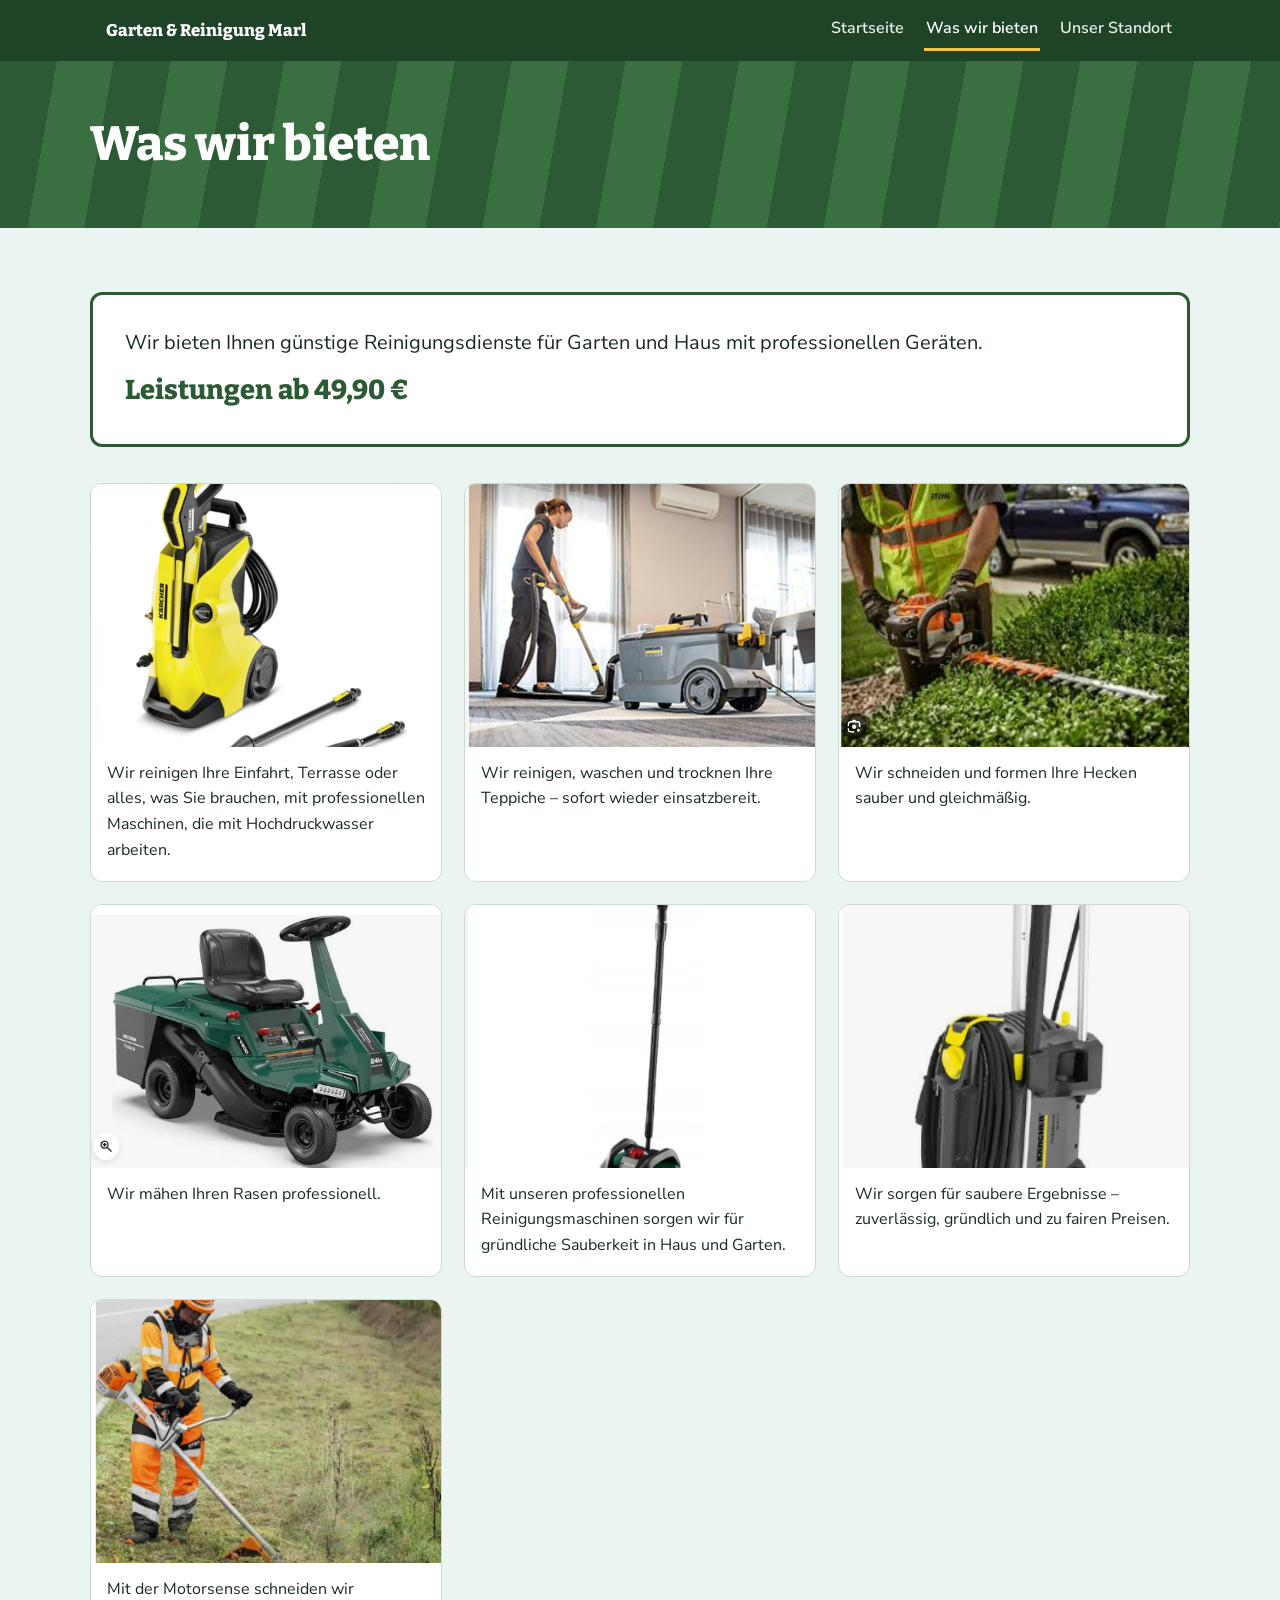
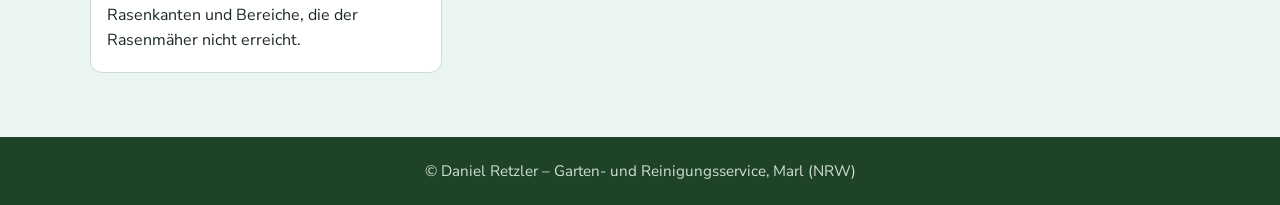
==== angebot.html @ 74659f12 "Rename pages to German names and set map language to German" ====
<!DOCTYPE html>
<html lang="de">
<head>
  <meta charset="utf-8">
  <meta name="viewport" content="width=device-width, initial-scale=1">
  <title>Was wir bieten | Garten- und Reinigungsservice Marl</title>
  <meta name="description" content="Günstige Garten- und Hausreinigung mit professionellen Geräten in Marl. Leistungen ab 49,90 €.">
  <link rel="preconnect" href="https://fonts.googleapis.com">
  <link rel="preconnect" href="https://fonts.gstatic.com" crossorigin>
  <link href="https://fonts.googleapis.com/css2?family=Bitter:wght@600;800&family=Nunito+Sans:wght@400;600;700&display=swap" rel="stylesheet">
  <link rel="stylesheet" href="style.css">
</head>
<body>
  <header class="site-header">
    <nav class="nav" aria-label="Hauptnavigation">
      <a class="brand" href="index.html">Garten &amp; Reinigung Marl</a>
      <ul>
        <li><a href="index.html">Startseite</a></li>
        <li><a href="angebot.html" aria-current="page">Was wir bieten</a></li>
        <li><a href="standort.html">Unser Standort</a></li>
      </ul>
    </nav>
  </header>

  <main>
    <div class="page-banner">
      <h1>Was wir bieten</h1>
    </div>

    <section class="content">
      <div class="wrap">
        <div class="offer-box">
          <p>Wir bieten Ihnen günstige Reinigungsdienste für Garten und Haus mit professionellen Geräten.</p>
          <p class="price">Leistungen ab 49,90 €</p>
        </div>

        <ul class="services">
          <li class="service">
            <img src="image/presiune.png" alt="Hochdruckreinigung einer Einfahrt oder Terrasse" loading="lazy">
            <p>Wir reinigen Ihre Einfahrt, Terrasse oder alles, was Sie brauchen, mit professionellen Maschinen, die mit Hochdruckwasser arbeiten.</p>
          </li>
          <li class="service">
            <img src="image/aspirator.png" alt="Professionelle Teppichreinigung mit Sauger" loading="lazy">
            <p>Wir reinigen, waschen und trocknen Ihre Teppiche – sofort wieder einsatzbereit.</p>
          </li>
          <li class="service">
            <img src="image/trimmergard.png" alt="Heckenschneiden mit der Heckenschere" loading="lazy">
            <p>Wir schneiden und formen Ihre Hecken sauber und gleichmäßig.</p>
          </li>
          <li class="service">
            <img src="image/tunsiarba.png" alt="Rasen mähen mit dem Rasenmäher" loading="lazy">
            <p>Wir mähen Ihren Rasen professionell.</p>
          </li>
          <li class="service">
            <img src="image/masinadecuratat.png" alt="Professionelle Reinigungsmaschine" loading="lazy">
            <p>Mit unseren professionellen Reinigungsmaschinen sorgen wir für gründliche Sauberkeit in Haus und Garten.</p>
          </li>
          <li class="service">
            <img src="image/clean.png" alt="Gründliche Reinigung" loading="lazy">
            <p>Wir sorgen für saubere Ergebnisse – zuverlässig, gründlich und zu fairen Preisen.</p>
          </li>
          <li class="service">
            <img src="image/motocoasa.png" alt="Rasenkanten schneiden mit der Motorsense" loading="lazy">
            <p>Mit der Motorsense schneiden wir Rasenkanten und Bereiche, die der Rasenmäher nicht erreicht.</p>
          </li>
        </ul>
      </div>
    </section>
  </main>

  <footer>
    <p>&copy; Daniel Retzler – Garten- und Reinigungsservice, Marl (NRW)</p>
  </footer>
</body>
</html>
---- style.css ----
/* Shared styles for all pages */
:root {
  --lawn-dark: #2c5a34;
  --lawn-light: #3a6f42;
  --leaf: #1f4326;
  --sky: #eaf4f1;
  --sun: #f4c542;
  --ink: #1b2a1f;
  --paper: #ffffff;
  --radius: 12px;
}

* { box-sizing: border-box; }
html { scroll-behavior: smooth; }
@media (prefers-reduced-motion: reduce) { html { scroll-behavior: auto; } }

body {
  margin: 0;
  font-family: "Nunito Sans", system-ui, -apple-system, "Segoe UI", Roboto, sans-serif;
  color: var(--ink);
  background: var(--sky);
  line-height: 1.6;
  min-height: 100vh;
  display: flex;
  flex-direction: column;
}
main { flex: 1; }

h1, h2 {
  font-family: "Bitter", Georgia, "Times New Roman", serif;
  line-height: 1.15;
  margin: 0 0 .6em;
}

a:focus-visible, .btn:focus-visible {
  outline: 3px solid var(--sun);
  outline-offset: 3px;
}

/* ---------- Header / navigation ---------- */
.site-header {
  position: sticky;
  top: 0;
  z-index: 10;
  background: var(--leaf);
  color: #fff;
}
.nav {
  max-width: 1100px;
  margin: 0 auto;
  padding: 10px 16px;
  display: flex;
  flex-wrap: wrap;
  align-items: center;
  justify-content: space-between;
  gap: 6px 20px;
}
.brand {
  font-family: "Bitter", Georgia, serif;
  font-weight: 800;
  font-size: 1.05rem;
  color: #fff;
  text-decoration: none;
}
.nav ul {
  list-style: none;
  margin: 0;
  padding: 0;
  display: flex;
  flex-wrap: wrap;
  gap: 4px 18px;
}
.nav ul a {
  color: #e6f1e8;
  text-decoration: none;
  font-weight: 600;
  padding: 6px 2px;
  display: inline-block;
  border-bottom: 3px solid transparent;
}
.nav ul a:hover { color: var(--sun); }
.nav ul a[aria-current="page"] {
  color: #fff;
  border-bottom-color: var(--sun);
}

/* ---------- Mowed-lawn stripes (hero and page banners) ---------- */
.hero, .page-banner {
  background: repeating-linear-gradient(
    100deg,
    var(--lawn-dark) 0,
    var(--lawn-dark) 56px,
    var(--lawn-light) 56px,
    var(--lawn-light) 112px
  );
  color: #fff;
}

/* ---------- Page 1: Startseite ---------- */
.hero {
  min-height: 78vh;
  display: flex;
  align-items: center;
  padding: clamp(40px, 10vw, 100px) 16px;
}
.hero-inner {
  max-width: 820px;
  margin: 0 auto;
  background: rgba(20, 45, 26, .82);
  padding: clamp(24px, 5vw, 48px);
  border-radius: var(--radius);
  border-left: 8px solid var(--sun);
}
.hero h1 {
  font-size: clamp(2rem, 7vw, 3.6rem);
  font-weight: 800;
}
.hero p {
  font-size: clamp(1.05rem, 2.6vw, 1.3rem);
  margin: 0 0 1.4em;
  max-width: 60ch;
}
.actions { display: flex; flex-wrap: wrap; gap: 12px; }
.btn {
  display: inline-block;
  background: var(--sun);
  color: var(--ink);
  font-weight: 700;
  text-decoration: none;
  padding: 14px 26px;
  border-radius: 999px;
}
.btn:hover { background: #ffd966; }
.btn-outline {
  background: transparent;
  color: #fff;
  border: 2px solid #fff;
  padding: 12px 24px;
}
.btn-outline:hover { background: rgba(255,255,255,.15); }

/* ---------- Banner for inner pages ---------- */
.page-banner { padding: clamp(28px, 6vw, 56px) 16px; }
.page-banner h1 {
  max-width: 1100px;
  margin: 0 auto;
  font-size: clamp(1.9rem, 6vw, 3rem);
  font-weight: 800;
}

/* ---------- Shared content layout ---------- */
.content { padding: clamp(32px, 6vw, 64px) 16px; }
.wrap { max-width: 1100px; margin: 0 auto; }

/* ---------- Page 2: Was wir bieten ---------- */
.offer-box {
  border: 3px solid var(--lawn-dark);
  background: var(--paper);
  border-radius: var(--radius);
  padding: clamp(18px, 4vw, 32px);
  margin-bottom: 36px;
  font-size: clamp(1.05rem, 2.4vw, 1.25rem);
}
.offer-box p { margin: 0 0 .5em; }
.offer-box .price {
  margin: 0;
  font-family: "Bitter", Georgia, serif;
  font-weight: 800;
  font-size: clamp(1.3rem, 4vw, 1.7rem);
  color: var(--lawn-dark);
}
.services {
  list-style: none;
  margin: 0;
  padding: 0;
  display: grid;
  grid-template-columns: repeat(auto-fit, minmax(min(100%, 260px), 1fr));
  gap: 22px;
}
.service {
  background: var(--paper);
  border: 1px solid #c9dccd;
  border-radius: var(--radius);
  overflow: hidden;
  display: flex;
  flex-direction: column;
}
.service img {
  width: 100%;
  aspect-ratio: 4 / 3;
  object-fit: cover;
  display: block;
  background: #dfe9e1;
}
.service p { margin: 0; padding: 14px 16px 18px; }

/* ---------- Page 3: Unser Standort ---------- */
.map-frame {
  border: 3px solid var(--lawn-dark);
  border-radius: var(--radius);
  overflow: hidden;
  background: var(--paper);
}
.map-frame iframe {
  display: block;
  width: 100%;
  height: clamp(300px, 60vw, 480px);
  border: 0;
}
.contact { margin-top: 22px; font-size: 1.15rem; }
.contact p { margin: 0 0 .4em; }
.contact a { color: var(--leaf); font-weight: 700; }

/* ---------- Footer ---------- */
footer {
  background: var(--leaf);
  color: #cfe0d3;
  text-align: center;
  padding: 22px 16px;
  font-size: .95rem;
}
footer p { margin: 0; }
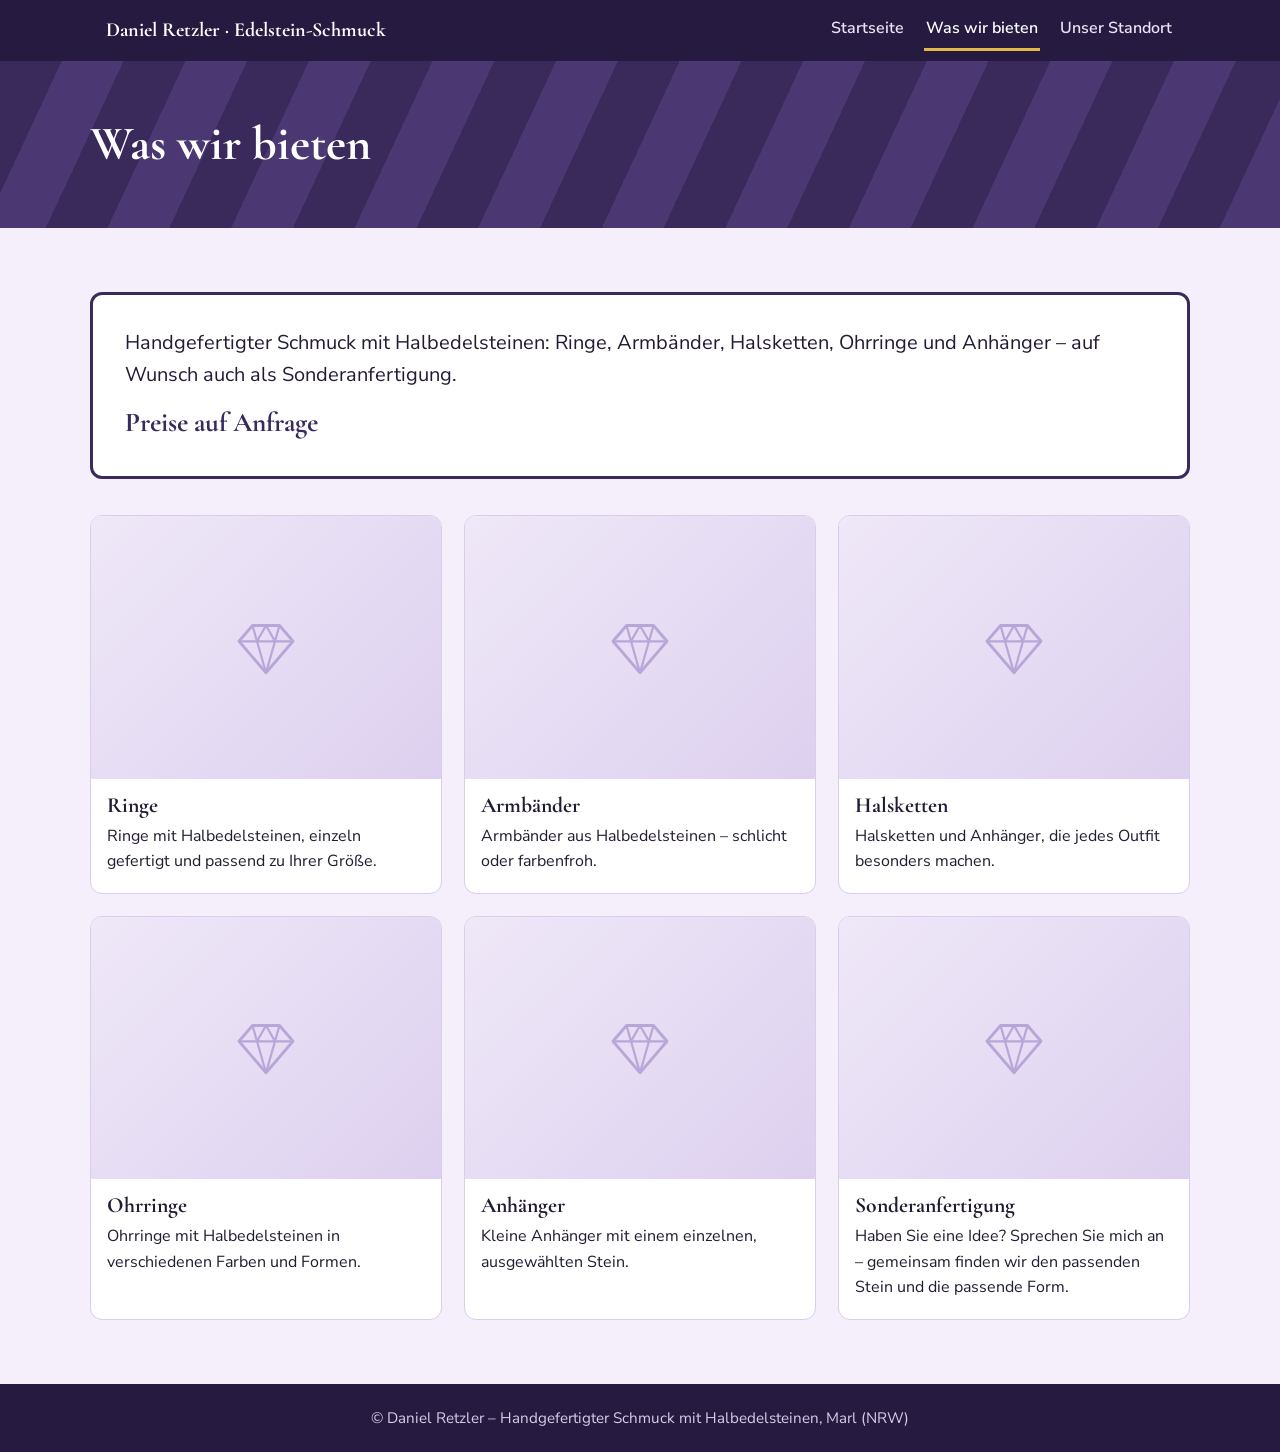
==== commit a045d460: "Change business to handmade gemstone jewelry: new texts, purple/gold look, photo placeholders Co-Aut" ====
--- a/angebot.html
+++ b/angebot.html
@@ -3,17 +3,24 @@
 <head>
   <meta charset="utf-8">
   <meta name="viewport" content="width=device-width, initial-scale=1">
-  <title>Was wir bieten | Garten- und Reinigungsservice Marl</title>
-  <meta name="description" content="Günstige Garten- und Hausreinigung mit professionellen Geräten in Marl. Leistungen ab 49,90 €.">
+  <title>Was wir bieten | Daniel Retzler – Schmuck mit Halbedelsteinen</title>
+  <meta name="description" content="Handgefertigte Ringe, Armbänder, Halsketten, Ohrringe und Anhänger mit Halbedelsteinen aus Marl. Preise auf Anfrage.">
+  <link rel="icon" href="favicon.svg" type="image/svg+xml">
+  <meta name="theme-color" content="#261a40">
+  <meta property="og:type" content="website">
+  <meta property="og:locale" content="de_DE">
+  <meta property="og:title" content="Was wir bieten | Daniel Retzler – Schmuck mit Halbedelsteinen">
+  <meta property="og:description" content="Handgefertigte Ringe, Armbänder, Halsketten, Ohrringe und Anhänger mit Halbedelsteinen aus Marl. Preise auf Anfrage.">
   <link rel="preconnect" href="https://fonts.googleapis.com">
   <link rel="preconnect" href="https://fonts.gstatic.com" crossorigin>
-  <link href="https://fonts.googleapis.com/css2?family=Bitter:wght@600;800&family=Nunito+Sans:wght@400;600;700&display=swap" rel="stylesheet">
+  <link href="https://fonts.googleapis.com/css2?family=Cormorant+Garamond:wght@600;700&family=Nunito+Sans:wght@400;600;700&display=swap" rel="stylesheet">
   <link rel="stylesheet" href="style.css">
 </head>
 <body>
+  <a class="skip-link" href="#main">Zum Inhalt springen</a>
   <header class="site-header">
     <nav class="nav" aria-label="Hauptnavigation">
-      <a class="brand" href="index.html">Garten &amp; Reinigung Marl</a>
+      <a class="brand" href="index.html">Daniel Retzler &middot; Edelstein-Schmuck</a>
       <ul>
         <li><a href="index.html">Startseite</a></li>
         <li><a href="angebot.html" aria-current="page">Was wir bieten</a></li>
@@ -22,7 +29,7 @@
     </nav>
   </header>
 
-  <main>
+  <main id="main">
     <div class="page-banner">
       <h1>Was wir bieten</h1>
     </div>
@@ -30,38 +37,40 @@
     <section class="content">
       <div class="wrap">
         <div class="offer-box">
-          <p>Wir bieten Ihnen günstige Reinigungsdienste für Garten und Haus mit professionellen Geräten.</p>
-          <p class="price">Leistungen ab 49,90 €</p>
+          <p>Handgefertigter Schmuck mit Halbedelsteinen: Ringe, Armbänder, Halsketten, Ohrringe und Anhänger – auf Wunsch auch als Sonderanfertigung.</p>
+          <p class="price">Preise auf Anfrage</p>
         </div>
 
         <ul class="services">
           <li class="service">
-            <img src="image/presiune.png" alt="Hochdruckreinigung einer Einfahrt oder Terrasse" loading="lazy">
-            <p>Wir reinigen Ihre Einfahrt, Terrasse oder alles, was Sie brauchen, mit professionellen Maschinen, die mit Hochdruckwasser arbeiten.</p>
+            <div class="ph"><img src="image/ring.jpg" alt="Handgefertigter Ring mit Halbedelstein" loading="lazy" onerror="this.style.display='none'"></div>
+            <h2>Ringe</h2>
+            <p>Ringe mit Halbedelsteinen, einzeln gefertigt und passend zu Ihrer Größe.</p>
           </li>
           <li class="service">
-            <img src="image/aspirator.png" alt="Professionelle Teppichreinigung mit Sauger" loading="lazy">
-            <p>Wir reinigen, waschen und trocknen Ihre Teppiche – sofort wieder einsatzbereit.</p>
+            <div class="ph"><img src="image/armband.jpg" alt="Handgefertigtes Armband mit Halbedelsteinen" loading="lazy" onerror="this.style.display='none'"></div>
+            <h2>Armbänder</h2>
+            <p>Armbänder aus Halbedelsteinen – schlicht oder farbenfroh.</p>
           </li>
           <li class="service">
-            <img src="image/trimmergard.png" alt="Heckenschneiden mit der Heckenschere" loading="lazy">
-            <p>Wir schneiden und formen Ihre Hecken sauber und gleichmäßig.</p>
+            <div class="ph"><img src="image/kette.jpg" alt="Handgefertigte Halskette mit Halbedelstein" loading="lazy" onerror="this.style.display='none'"></div>
+            <h2>Halsketten</h2>
+            <p>Halsketten und Anhänger, die jedes Outfit besonders machen.</p>
           </li>
           <li class="service">
-            <img src="image/tunsiarba.png" alt="Rasen mähen mit dem Rasenmäher" loading="lazy">
-            <p>Wir mähen Ihren Rasen professionell.</p>
+            <div class="ph"><img src="image/ohrringe.jpg" alt="Handgefertigte Ohrringe mit Halbedelsteinen" loading="lazy" onerror="this.style.display='none'"></div>
+            <h2>Ohrringe</h2>
+            <p>Ohrringe mit Halbedelsteinen in verschiedenen Farben und Formen.</p>
           </li>
           <li class="service">
-            <img src="image/masinadecuratat.png" alt="Professionelle Reinigungsmaschine" loading="lazy">
-            <p>Mit unseren professionellen Reinigungsmaschinen sorgen wir für gründliche Sauberkeit in Haus und Garten.</p>
+            <div class="ph"><img src="image/anhaenger.jpg" alt="Handgefertigter Anhänger mit Halbedelstein" loading="lazy" onerror="this.style.display='none'"></div>
+            <h2>Anhänger</h2>
+            <p>Kleine Anhänger mit einem einzelnen, ausgewählten Stein.</p>
           </li>
           <li class="service">
-            <img src="image/clean.png" alt="Gründliche Reinigung" loading="lazy">
-            <p>Wir sorgen für saubere Ergebnisse – zuverlässig, gründlich und zu fairen Preisen.</p>
-          </li>
-          <li class="service">
-            <img src="image/motocoasa.png" alt="Rasenkanten schneiden mit der Motorsense" loading="lazy">
-            <p>Mit der Motorsense schneiden wir Rasenkanten und Bereiche, die der Rasenmäher nicht erreicht.</p>
+            <div class="ph"><img src="image/sonderanfertigung.jpg" alt="Individuell gefertigtes Schmuckstück" loading="lazy" onerror="this.style.display='none'"></div>
+            <h2>Sonderanfertigung</h2>
+            <p>Haben Sie eine Idee? Sprechen Sie mich an – gemeinsam finden wir den passenden Stein und die passende Form.</p>
           </li>
         </ul>
       </div>
@@ -69,7 +78,7 @@
   </main>
 
   <footer>
-    <p>&copy; Daniel Retzler – Garten- und Reinigungsservice, Marl (NRW)</p>
+    <p>&copy; Daniel Retzler &ndash; Handgefertigter Schmuck mit Halbedelsteinen, Marl (NRW)</p>
   </footer>
 </body>
 </html>
--- a/style.css
+++ b/style.css
@@ -1,11 +1,11 @@
 /* Shared styles for all pages */
 :root {
-  --lawn-dark: #2c5a34;
-  --lawn-light: #3a6f42;
-  --leaf: #1f4326;
-  --sky: #eaf4f1;
-  --sun: #f4c542;
-  --ink: #1b2a1f;
+  --plum-dark: #3a2a5c;
+  --plum-light: #4b3873;
+  --leaf: #261a40;
+  --sky: #f4effa;
+  --sun: #e2b94a;
+  --ink: #231a33;
   --paper: #ffffff;
   --radius: 12px;
 }
@@ -27,7 +27,7 @@
 main { flex: 1; }
 
 h1, h2 {
-  font-family: "Bitter", Georgia, "Times New Roman", serif;
+  font-family: "Cormorant Garamond", Georgia, "Times New Roman", serif;
   line-height: 1.15;
   margin: 0 0 .6em;
 }
@@ -56,9 +56,9 @@
   gap: 6px 20px;
 }
 .brand {
-  font-family: "Bitter", Georgia, serif;
-  font-weight: 800;
-  font-size: 1.05rem;
+  font-family: "Cormorant Garamond", Georgia, serif;
+  font-weight: 700;
+  font-size: 1.25rem;
   color: #fff;
   text-decoration: none;
 }
@@ -71,7 +71,7 @@
   gap: 4px 18px;
 }
 .nav ul a {
-  color: #e6f1e8;
+  color: #ece4f6;
   text-decoration: none;
   font-weight: 600;
   padding: 6px 2px;
@@ -84,14 +84,14 @@
   border-bottom-color: var(--sun);
 }
 
-/* ---------- Mowed-lawn stripes (hero and page banners) ---------- */
+/* ---------- Faceted gem stripes (hero and page banners) ---------- */
 .hero, .page-banner {
   background: repeating-linear-gradient(
-    100deg,
-    var(--lawn-dark) 0,
-    var(--lawn-dark) 56px,
-    var(--lawn-light) 56px,
-    var(--lawn-light) 112px
+    115deg,
+    var(--plum-dark) 0,
+    var(--plum-dark) 56px,
+    var(--plum-light) 56px,
+    var(--plum-light) 112px
   );
   color: #fff;
 }
@@ -106,7 +106,7 @@
 .hero-inner {
   max-width: 820px;
   margin: 0 auto;
-  background: rgba(20, 45, 26, .82);
+  background: rgba(28, 18, 48, .84);
   padding: clamp(24px, 5vw, 48px);
   border-radius: var(--radius);
   border-left: 8px solid var(--sun);
@@ -130,7 +130,7 @@
   padding: 14px 26px;
   border-radius: 999px;
 }
-.btn:hover { background: #ffd966; }
+.btn:hover { background: #f0cd6e; }
 .btn-outline {
   background: transparent;
   color: #fff;
@@ -154,7 +154,7 @@
 
 /* ---------- Page 2: Was wir bieten ---------- */
 .offer-box {
-  border: 3px solid var(--lawn-dark);
+  border: 3px solid var(--plum-dark);
   background: var(--paper);
   border-radius: var(--radius);
   padding: clamp(18px, 4vw, 32px);
@@ -164,10 +164,10 @@
 .offer-box p { margin: 0 0 .5em; }
 .offer-box .price {
   margin: 0;
-  font-family: "Bitter", Georgia, serif;
+  font-family: "Cormorant Garamond", Georgia, serif;
   font-weight: 800;
   font-size: clamp(1.3rem, 4vw, 1.7rem);
-  color: var(--lawn-dark);
+  color: var(--plum-dark);
 }
 .services {
   list-style: none;
@@ -179,7 +179,7 @@
 }
 .service {
   background: var(--paper);
-  border: 1px solid #c9dccd;
+  border: 1px solid #d9cdea;
   border-radius: var(--radius);
   overflow: hidden;
   display: flex;
@@ -190,13 +190,13 @@
   aspect-ratio: 4 / 3;
   object-fit: cover;
   display: block;
-  background: #dfe9e1;
+  background: #e9e1f4;
 }
 .service p { margin: 0; padding: 14px 16px 18px; }
 
 /* ---------- Page 3: Unser Standort ---------- */
 .map-frame {
-  border: 3px solid var(--lawn-dark);
+  border: 3px solid var(--plum-dark);
   border-radius: var(--radius);
   overflow: hidden;
   background: var(--paper);
@@ -214,9 +214,38 @@
 /* ---------- Footer ---------- */
 footer {
   background: var(--leaf);
-  color: #cfe0d3;
+  color: #d9cdea;
   text-align: center;
   padding: 22px 16px;
   font-size: .95rem;
 }
 footer p { margin: 0; }
+
+/* ---------- Product cards: photo with gem placeholder (shown until a photo is added) ---------- */
+.ph {
+  position: relative;
+  aspect-ratio: 4 / 3;
+  background:
+    url("data:image/svg+xml,%3Csvg xmlns='http://www.w3.org/2000/svg' viewBox='0 0 64 64'%3E%3Cpath d='M20 12h24l12 14-24 28L8 26z' fill='none' stroke='%23b9a6d8' stroke-width='2.5' stroke-linejoin='round'/%3E%3Cpath d='M8 26h48M24 26l8 28 8-28M20 12l4 14 8-14 8 14 4-14' fill='none' stroke='%23b9a6d8' stroke-width='2' stroke-linejoin='round'/%3E%3C/svg%3E") center / 72px no-repeat,
+    linear-gradient(135deg, #efe8f8, #ddd0ef);
+}
+.ph img {
+  position: absolute;
+  inset: 0;
+  width: 100%;
+  height: 100%;
+  object-fit: cover;
+  display: block;
+  background: none;
+  aspect-ratio: auto;
+}
+.service .ph + p { padding-top: 14px; }
+.service h2 { font-size: 1.35rem; margin: 14px 16px 0; }
+.service h2 + p { padding-top: 6px; }
+.features { list-style: none; margin: 0; padding: 0; display: grid; grid-template-columns: repeat(auto-fit, minmax(min(100%, 220px), 1fr)); gap: 14px; max-width: 820px; margin: 22px auto 0; }
+.features li { background: rgba(255,255,255,.1); border: 1px solid rgba(255,255,255,.25); border-radius: var(--radius); padding: 12px 16px; font-weight: 700; text-align: center; }
+.skip-link { position: absolute; left: 8px; top: -60px; z-index: 20; background: var(--sun); color: var(--ink); font-weight: 700; padding: 10px 16px; border-radius: 8px; text-decoration: none; }
+.skip-link:focus { top: 8px; }
+
+.hero-inner { width: 100%; }
+.features li { overflow-wrap: anywhere; }
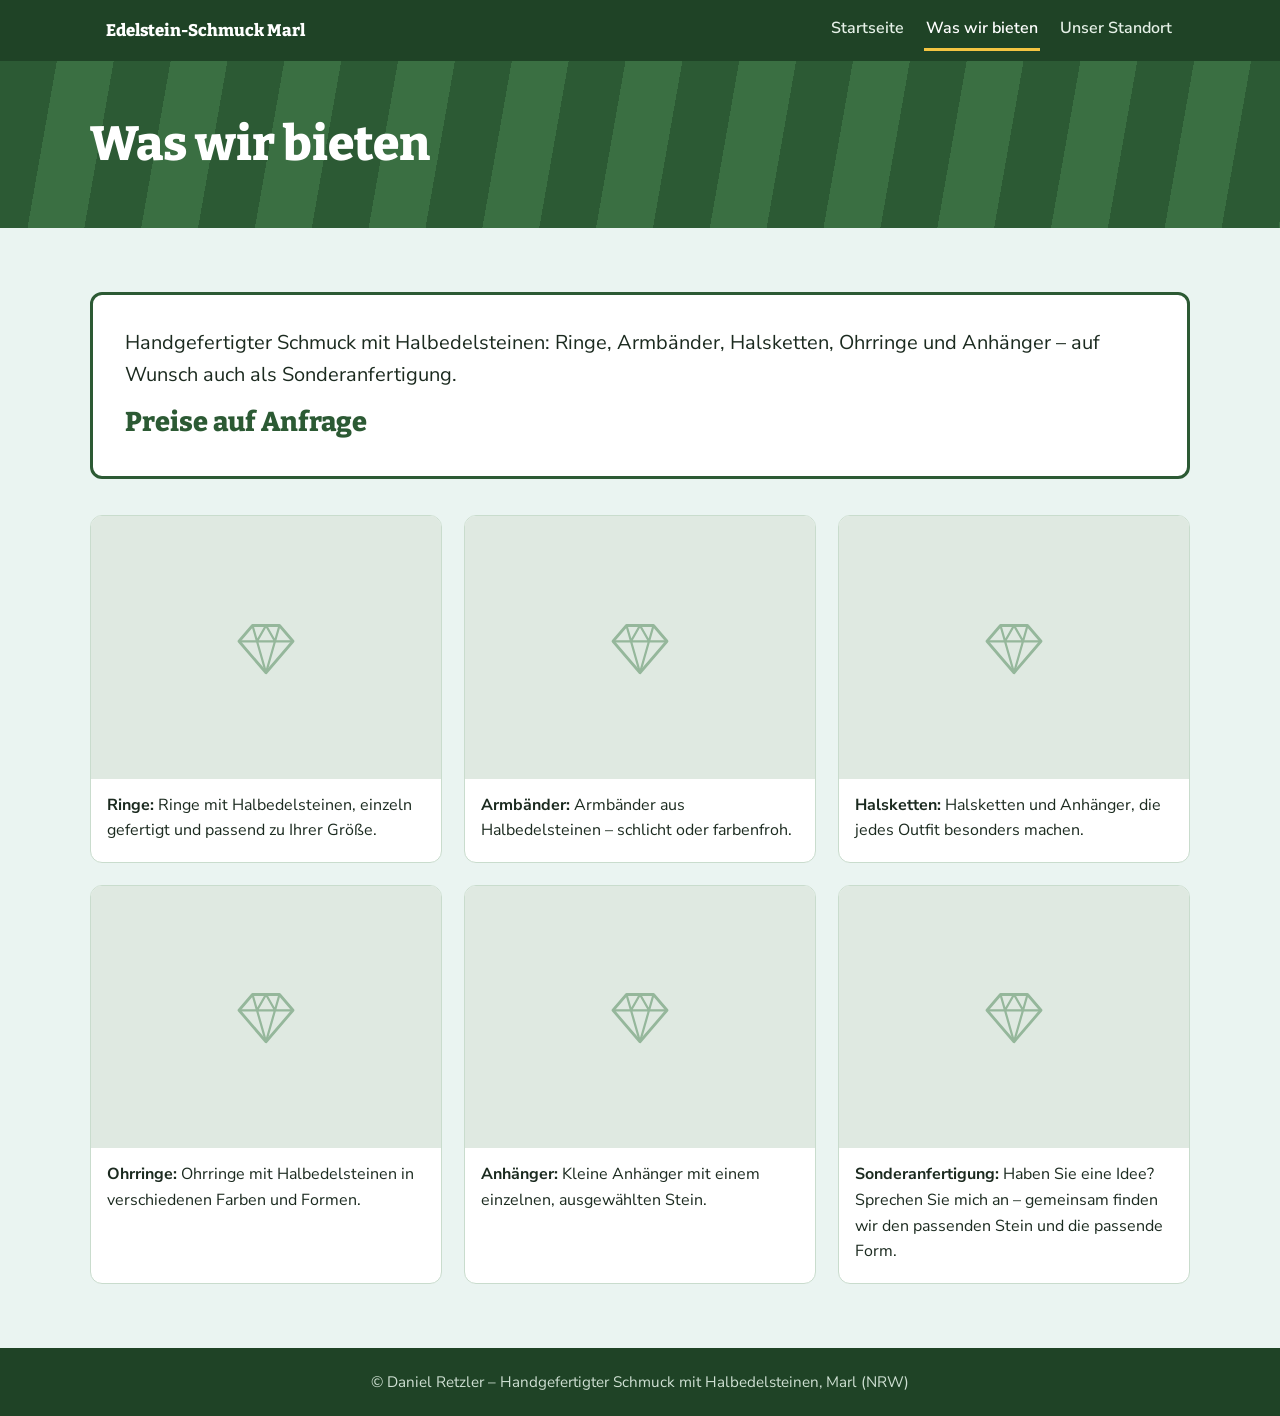
==== commit f6ea492f: "Restore the original green look; keep only the new jewelry texts and photo placeholders Co-Authored-" ====
--- a/angebot.html
+++ b/angebot.html
@@ -6,21 +6,21 @@
   <title>Was wir bieten | Daniel Retzler – Schmuck mit Halbedelsteinen</title>
   <meta name="description" content="Handgefertigte Ringe, Armbänder, Halsketten, Ohrringe und Anhänger mit Halbedelsteinen aus Marl. Preise auf Anfrage.">
   <link rel="icon" href="favicon.svg" type="image/svg+xml">
-  <meta name="theme-color" content="#261a40">
+  <meta name="theme-color" content="#1f4326">
   <meta property="og:type" content="website">
   <meta property="og:locale" content="de_DE">
   <meta property="og:title" content="Was wir bieten | Daniel Retzler – Schmuck mit Halbedelsteinen">
   <meta property="og:description" content="Handgefertigte Ringe, Armbänder, Halsketten, Ohrringe und Anhänger mit Halbedelsteinen aus Marl. Preise auf Anfrage.">
   <link rel="preconnect" href="https://fonts.googleapis.com">
   <link rel="preconnect" href="https://fonts.gstatic.com" crossorigin>
-  <link href="https://fonts.googleapis.com/css2?family=Cormorant+Garamond:wght@600;700&family=Nunito+Sans:wght@400;600;700&display=swap" rel="stylesheet">
+  <link href="https://fonts.googleapis.com/css2?family=Bitter:wght@600;800&family=Nunito+Sans:wght@400;600;700&display=swap" rel="stylesheet">
   <link rel="stylesheet" href="style.css">
 </head>
 <body>
   <a class="skip-link" href="#main">Zum Inhalt springen</a>
   <header class="site-header">
     <nav class="nav" aria-label="Hauptnavigation">
-      <a class="brand" href="index.html">Daniel Retzler &middot; Edelstein-Schmuck</a>
+      <a class="brand" href="index.html">Edelstein-Schmuck Marl</a>
       <ul>
         <li><a href="index.html">Startseite</a></li>
         <li><a href="angebot.html" aria-current="page">Was wir bieten</a></li>
@@ -44,33 +44,27 @@
         <ul class="services">
           <li class="service">
             <div class="ph"><img src="image/ring.jpg" alt="Handgefertigter Ring mit Halbedelstein" loading="lazy" onerror="this.style.display='none'"></div>
-            <h2>Ringe</h2>
-            <p>Ringe mit Halbedelsteinen, einzeln gefertigt und passend zu Ihrer Größe.</p>
+            <p><strong>Ringe:</strong> Ringe mit Halbedelsteinen, einzeln gefertigt und passend zu Ihrer Größe.</p>
           </li>
           <li class="service">
             <div class="ph"><img src="image/armband.jpg" alt="Handgefertigtes Armband mit Halbedelsteinen" loading="lazy" onerror="this.style.display='none'"></div>
-            <h2>Armbänder</h2>
-            <p>Armbänder aus Halbedelsteinen – schlicht oder farbenfroh.</p>
+            <p><strong>Armbänder:</strong> Armbänder aus Halbedelsteinen – schlicht oder farbenfroh.</p>
           </li>
           <li class="service">
             <div class="ph"><img src="image/kette.jpg" alt="Handgefertigte Halskette mit Halbedelstein" loading="lazy" onerror="this.style.display='none'"></div>
-            <h2>Halsketten</h2>
-            <p>Halsketten und Anhänger, die jedes Outfit besonders machen.</p>
+            <p><strong>Halsketten:</strong> Halsketten und Anhänger, die jedes Outfit besonders machen.</p>
           </li>
           <li class="service">
             <div class="ph"><img src="image/ohrringe.jpg" alt="Handgefertigte Ohrringe mit Halbedelsteinen" loading="lazy" onerror="this.style.display='none'"></div>
-            <h2>Ohrringe</h2>
-            <p>Ohrringe mit Halbedelsteinen in verschiedenen Farben und Formen.</p>
+            <p><strong>Ohrringe:</strong> Ohrringe mit Halbedelsteinen in verschiedenen Farben und Formen.</p>
           </li>
           <li class="service">
             <div class="ph"><img src="image/anhaenger.jpg" alt="Handgefertigter Anhänger mit Halbedelstein" loading="lazy" onerror="this.style.display='none'"></div>
-            <h2>Anhänger</h2>
-            <p>Kleine Anhänger mit einem einzelnen, ausgewählten Stein.</p>
+            <p><strong>Anhänger:</strong> Kleine Anhänger mit einem einzelnen, ausgewählten Stein.</p>
           </li>
           <li class="service">
             <div class="ph"><img src="image/sonderanfertigung.jpg" alt="Individuell gefertigtes Schmuckstück" loading="lazy" onerror="this.style.display='none'"></div>
-            <h2>Sonderanfertigung</h2>
-            <p>Haben Sie eine Idee? Sprechen Sie mich an – gemeinsam finden wir den passenden Stein und die passende Form.</p>
+            <p><strong>Sonderanfertigung:</strong> Haben Sie eine Idee? Sprechen Sie mich an – gemeinsam finden wir den passenden Stein und die passende Form.</p>
           </li>
         </ul>
       </div>
--- a/style.css
+++ b/style.css
@@ -1,11 +1,11 @@
 /* Shared styles for all pages */
 :root {
-  --plum-dark: #3a2a5c;
-  --plum-light: #4b3873;
-  --leaf: #261a40;
-  --sky: #f4effa;
-  --sun: #e2b94a;
-  --ink: #231a33;
+  --lawn-dark: #2c5a34;
+  --lawn-light: #3a6f42;
+  --leaf: #1f4326;
+  --sky: #eaf4f1;
+  --sun: #f4c542;
+  --ink: #1b2a1f;
   --paper: #ffffff;
   --radius: 12px;
 }
@@ -27,7 +27,7 @@
 main { flex: 1; }
 
 h1, h2 {
-  font-family: "Cormorant Garamond", Georgia, "Times New Roman", serif;
+  font-family: "Bitter", Georgia, "Times New Roman", serif;
   line-height: 1.15;
   margin: 0 0 .6em;
 }
@@ -56,9 +56,9 @@
   gap: 6px 20px;
 }
 .brand {
-  font-family: "Cormorant Garamond", Georgia, serif;
-  font-weight: 700;
-  font-size: 1.25rem;
+  font-family: "Bitter", Georgia, serif;
+  font-weight: 800;
+  font-size: 1.05rem;
   color: #fff;
   text-decoration: none;
 }
@@ -71,7 +71,7 @@
   gap: 4px 18px;
 }
 .nav ul a {
-  color: #ece4f6;
+  color: #e6f1e8;
   text-decoration: none;
   font-weight: 600;
   padding: 6px 2px;
@@ -84,14 +84,14 @@
   border-bottom-color: var(--sun);
 }
 
-/* ---------- Faceted gem stripes (hero and page banners) ---------- */
+/* ---------- Mowed-lawn stripes (hero and page banners) ---------- */
 .hero, .page-banner {
   background: repeating-linear-gradient(
-    115deg,
-    var(--plum-dark) 0,
-    var(--plum-dark) 56px,
-    var(--plum-light) 56px,
-    var(--plum-light) 112px
+    100deg,
+    var(--lawn-dark) 0,
+    var(--lawn-dark) 56px,
+    var(--lawn-light) 56px,
+    var(--lawn-light) 112px
   );
   color: #fff;
 }
@@ -106,7 +106,7 @@
 .hero-inner {
   max-width: 820px;
   margin: 0 auto;
-  background: rgba(28, 18, 48, .84);
+  background: rgba(20, 45, 26, .82);
   padding: clamp(24px, 5vw, 48px);
   border-radius: var(--radius);
   border-left: 8px solid var(--sun);
@@ -130,7 +130,7 @@
   padding: 14px 26px;
   border-radius: 999px;
 }
-.btn:hover { background: #f0cd6e; }
+.btn:hover { background: #ffd966; }
 .btn-outline {
   background: transparent;
   color: #fff;
@@ -154,7 +154,7 @@
 
 /* ---------- Page 2: Was wir bieten ---------- */
 .offer-box {
-  border: 3px solid var(--plum-dark);
+  border: 3px solid var(--lawn-dark);
   background: var(--paper);
   border-radius: var(--radius);
   padding: clamp(18px, 4vw, 32px);
@@ -164,10 +164,10 @@
 .offer-box p { margin: 0 0 .5em; }
 .offer-box .price {
   margin: 0;
-  font-family: "Cormorant Garamond", Georgia, serif;
+  font-family: "Bitter", Georgia, serif;
   font-weight: 800;
   font-size: clamp(1.3rem, 4vw, 1.7rem);
-  color: var(--plum-dark);
+  color: var(--lawn-dark);
 }
 .services {
   list-style: none;
@@ -179,7 +179,7 @@
 }
 .service {
   background: var(--paper);
-  border: 1px solid #d9cdea;
+  border: 1px solid #c9dccd;
   border-radius: var(--radius);
   overflow: hidden;
   display: flex;
@@ -190,13 +190,13 @@
   aspect-ratio: 4 / 3;
   object-fit: cover;
   display: block;
-  background: #e9e1f4;
+  background: #dfe9e1;
 }
 .service p { margin: 0; padding: 14px 16px 18px; }
 
 /* ---------- Page 3: Unser Standort ---------- */
 .map-frame {
-  border: 3px solid var(--plum-dark);
+  border: 3px solid var(--lawn-dark);
   border-radius: var(--radius);
   overflow: hidden;
   background: var(--paper);
@@ -214,20 +214,20 @@
 /* ---------- Footer ---------- */
 footer {
   background: var(--leaf);
-  color: #d9cdea;
+  color: #cfe0d3;
   text-align: center;
   padding: 22px 16px;
   font-size: .95rem;
 }
 footer p { margin: 0; }
 
-/* ---------- Product cards: photo with gem placeholder (shown until a photo is added) ---------- */
+/* ---------- Photo with placeholder (shown until a photo is added) ---------- */
 .ph {
   position: relative;
   aspect-ratio: 4 / 3;
   background:
-    url("data:image/svg+xml,%3Csvg xmlns='http://www.w3.org/2000/svg' viewBox='0 0 64 64'%3E%3Cpath d='M20 12h24l12 14-24 28L8 26z' fill='none' stroke='%23b9a6d8' stroke-width='2.5' stroke-linejoin='round'/%3E%3Cpath d='M8 26h48M24 26l8 28 8-28M20 12l4 14 8-14 8 14 4-14' fill='none' stroke='%23b9a6d8' stroke-width='2' stroke-linejoin='round'/%3E%3C/svg%3E") center / 72px no-repeat,
-    linear-gradient(135deg, #efe8f8, #ddd0ef);
+    url("data:image/svg+xml,%3Csvg xmlns='http://www.w3.org/2000/svg' viewBox='0 0 64 64'%3E%3Cpath d='M20 12h24l12 14-24 28L8 26z' fill='none' stroke='%2395b79b' stroke-width='2.5' stroke-linejoin='round'/%3E%3Cpath d='M8 26h48M24 26l8 28 8-28M20 12l4 14 8-14 8 14 4-14' fill='none' stroke='%2395b79b' stroke-width='2' stroke-linejoin='round'/%3E%3C/svg%3E") center / 72px no-repeat,
+    #dfe9e1;
 }
 .ph img {
   position: absolute;
@@ -236,16 +236,7 @@
   height: 100%;
   object-fit: cover;
   display: block;
-  background: none;
   aspect-ratio: auto;
 }
-.service .ph + p { padding-top: 14px; }
-.service h2 { font-size: 1.35rem; margin: 14px 16px 0; }
-.service h2 + p { padding-top: 6px; }
-.features { list-style: none; margin: 0; padding: 0; display: grid; grid-template-columns: repeat(auto-fit, minmax(min(100%, 220px), 1fr)); gap: 14px; max-width: 820px; margin: 22px auto 0; }
-.features li { background: rgba(255,255,255,.1); border: 1px solid rgba(255,255,255,.25); border-radius: var(--radius); padding: 12px 16px; font-weight: 700; text-align: center; }
 .skip-link { position: absolute; left: 8px; top: -60px; z-index: 20; background: var(--sun); color: var(--ink); font-weight: 700; padding: 10px 16px; border-radius: 8px; text-decoration: none; }
 .skip-link:focus { top: 8px; }
-
-.hero-inner { width: 100%; }
-.features li { overflow-wrap: anywhere; }
